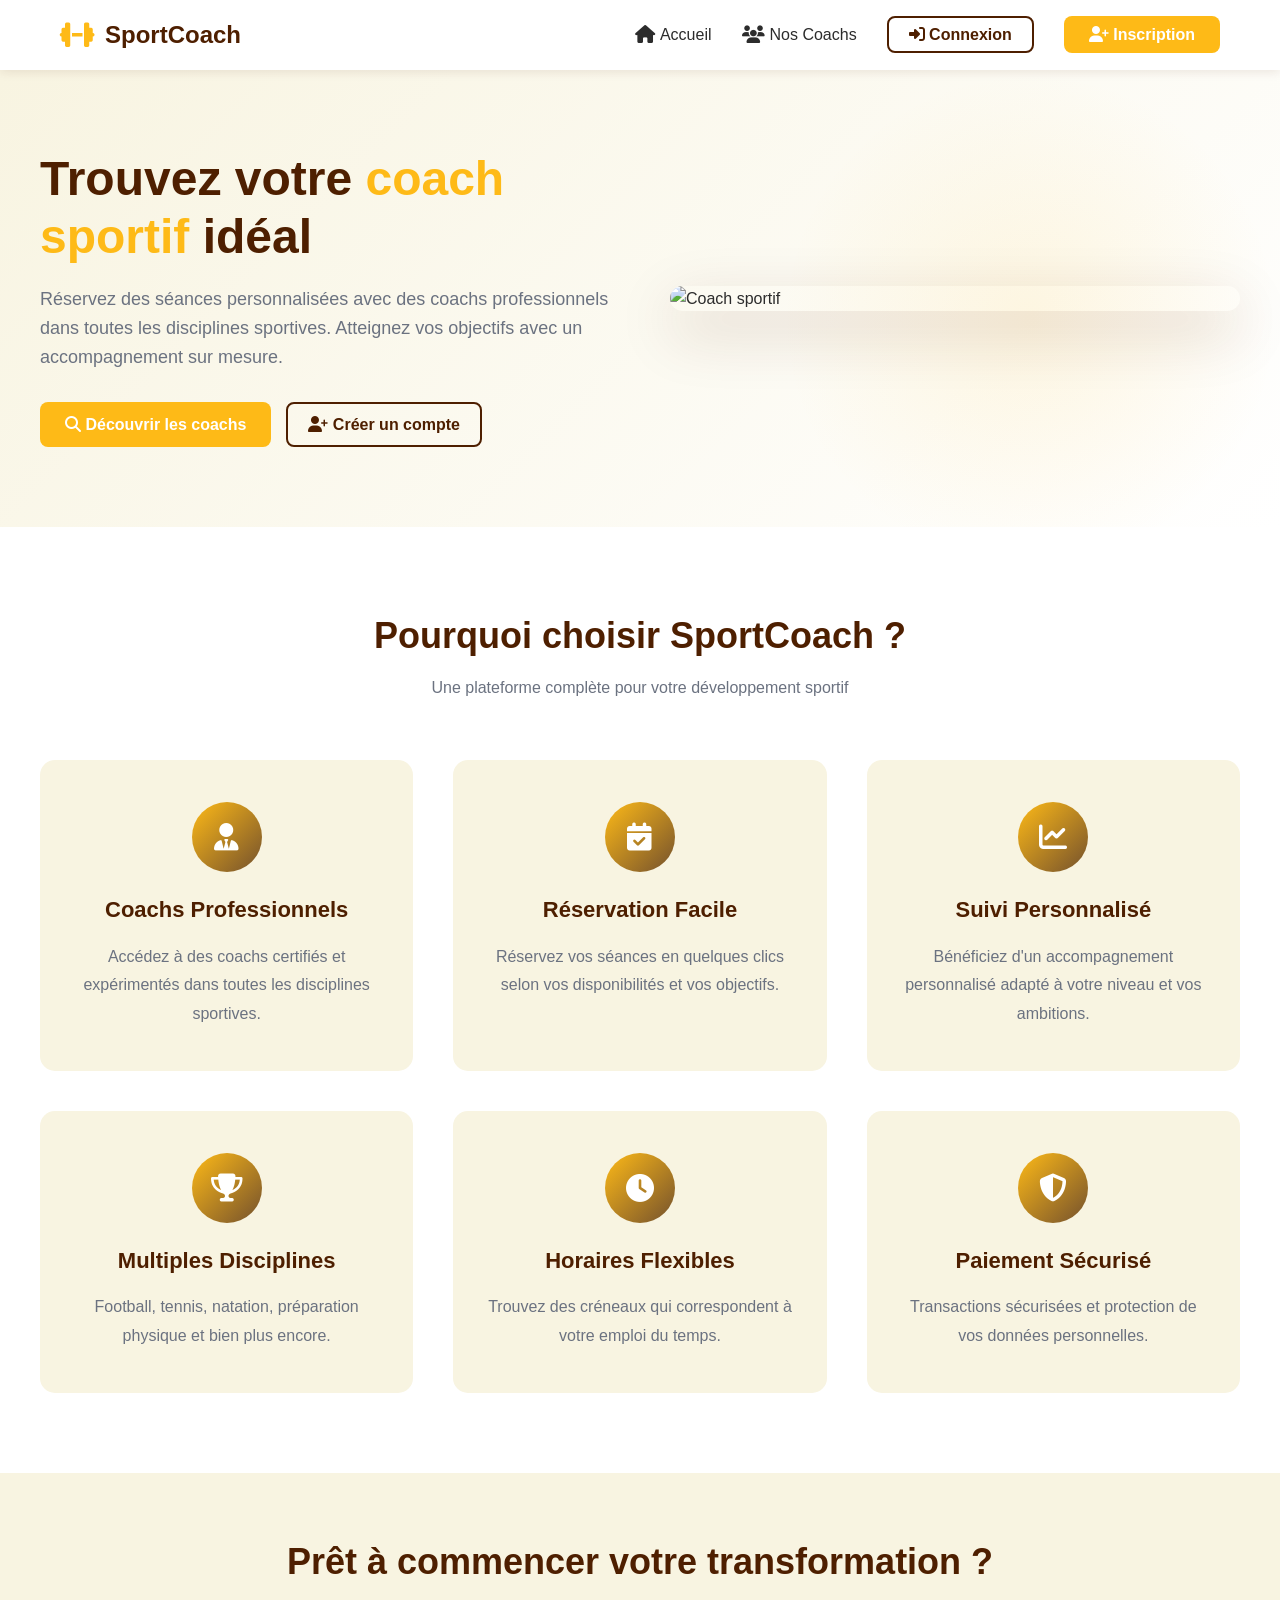
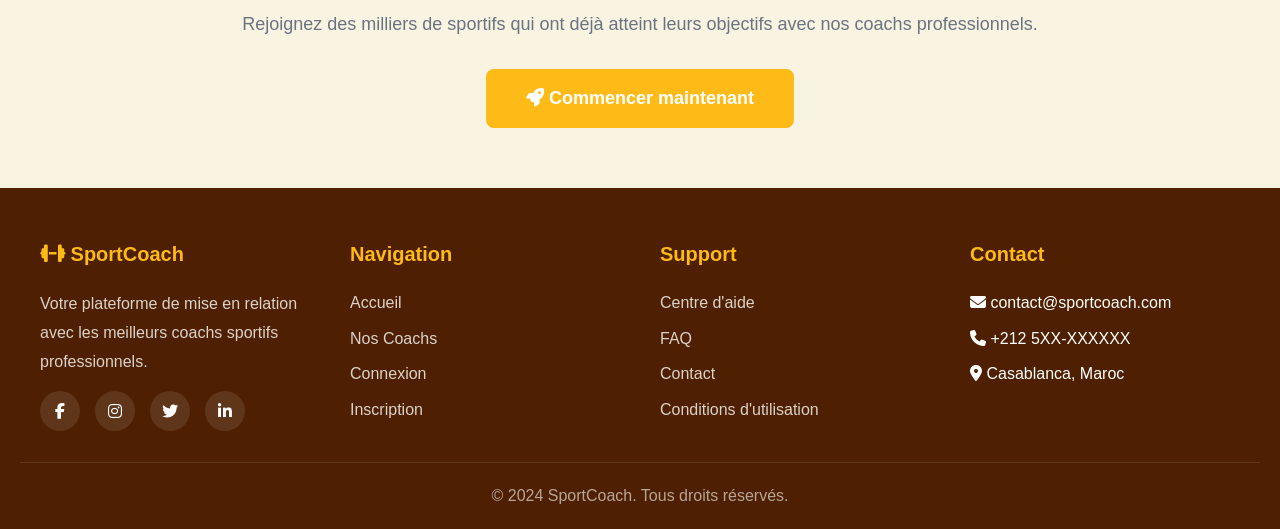
==== index.html @ d8b82e39 "Choix du template du front-end" ====
<!DOCTYPE html>
<html lang="fr">
<head>
    <meta charset="UTF-8">
    <meta name="viewport" content="width=device-width, initial-scale=1.0">
    <title>SportCoach - Trouvez votre coach sportif idéal</title>
    <link rel="stylesheet" href="https://cdnjs.cloudflare.com/ajax/libs/font-awesome/6.4.0/css/all.min.css">
    <link rel="stylesheet" href="style.css">
</head>
<body>
    <!-- Navigation -->
    <nav class="navbar" id="navbar">
        <div class="nav-container">
            <a href="index.html" class="logo">
                <i class="fas fa-dumbbell"></i>
                <span>SportCoach</span>
            </a>
            <ul class="nav-menu" id="navMenu">
                <li><a href="index.html" class="nav-link"><i class="fas fa-home"></i> Accueil</a></li>
                <li><a href="coaches.html" class="nav-link"><i class="fas fa-users"></i> Nos Coachs</a></li>
                <li><a href="login.html" class="btn-secondary"><i class="fas fa-sign-in-alt"></i> Connexion</a></li>
                <li><a href="register.html" class="btn-primary"><i class="fas fa-user-plus"></i> Inscription</a></li>
            </ul>
            <button class="mobile-menu-toggle" id="mobileMenuToggle">
                <i class="fas fa-bars"></i>
            </button>
        </div>
    </nav>

    <!-- Hero Section -->
    <section class="hero">
        <div class="hero-container">
            <div class="hero-content">
                <h1>Trouvez votre <span class="highlight">coach sportif</span> idéal</h1>
                <p>Réservez des séances personnalisées avec des coachs professionnels dans toutes les disciplines sportives. Atteignez vos objectifs avec un accompagnement sur mesure.</p>
                <div class="hero-buttons">
                    <a href="coaches.html" class="btn-primary">
                        <i class="fas fa-search"></i> Découvrir les coachs
                    </a>
                    <a href="register.html" class="btn-secondary">
                        <i class="fas fa-user-plus"></i> Créer un compte
                    </a>
                </div>
            </div>
            <div class="hero-image">
                <img src="https://images.unsplash.com/photo-1571019614242-c5c5dee9f50b?w=600&h=600&fit=crop" alt="Coach sportif">
            </div>
        </div>
    </section>

    <!-- Features Section -->
    <section class="features">
        <div class="section-title">
            <h2>Pourquoi choisir SportCoach ?</h2>
            <p>Une plateforme complète pour votre développement sportif</p>
        </div>
        <div class="features-container">
            <div class="feature-card">
                <div class="feature-icon">
                    <i class="fas fa-user-tie"></i>
                </div>
                <h3>Coachs Professionnels</h3>
                <p>Accédez à des coachs certifiés et expérimentés dans toutes les disciplines sportives.</p>
            </div>
            <div class="feature-card">
                <div class="feature-icon">
                    <i class="fas fa-calendar-check"></i>
                </div>
                <h3>Réservation Facile</h3>
                <p>Réservez vos séances en quelques clics selon vos disponibilités et vos objectifs.</p>
            </div>
            <div class="feature-card">
                <div class="feature-icon">
                    <i class="fas fa-chart-line"></i>
                </div>
                <h3>Suivi Personnalisé</h3>
                <p>Bénéficiez d'un accompagnement personnalisé adapté à votre niveau et vos ambitions.</p>
            </div>
            <div class="feature-card">
                <div class="feature-icon">
                    <i class="fas fa-trophy"></i>
                </div>
                <h3>Multiples Disciplines</h3>
                <p>Football, tennis, natation, préparation physique et bien plus encore.</p>
            </div>
            <div class="feature-card">
                <div class="feature-icon">
                    <i class="fas fa-clock"></i>
                </div>
                <h3>Horaires Flexibles</h3>
                <p>Trouvez des créneaux qui correspondent à votre emploi du temps.</p>
            </div>
            <div class="feature-card">
                <div class="feature-icon">
                    <i class="fas fa-shield-alt"></i>
                </div>
                <h3>Paiement Sécurisé</h3>
                <p>Transactions sécurisées et protection de vos données personnelles.</p>
            </div>
        </div>
    </section>

    <!-- CTA Section -->
    <section class="features" style="background-color: var(--primary-light); text-align: center; padding: 60px 20px;">
        <div style="max-width: 800px; margin: 0 auto;">
            <h2 style="font-size: 36px; color: var(--primary-dark); margin-bottom: 20px;">
                Prêt à commencer votre transformation ?
            </h2>
            <p style="font-size: 18px; color: var(--text-gray); margin-bottom: 30px;">
                Rejoignez des milliers de sportifs qui ont déjà atteint leurs objectifs avec nos coachs professionnels.
            </p>
            <a href="register.html" class="btn-primary" style="display: inline-block; font-size: 18px; padding: 15px 40px;">
                <i class="fas fa-rocket"></i> Commencer maintenant
            </a>
        </div>
    </section>

    <!-- Footer -->
    <footer class="footer">
        <div class="footer-container">
            <div class="footer-section">
                <h3><i class="fas fa-dumbbell"></i> SportCoach</h3>
                <p>Votre plateforme de mise en relation avec les meilleurs coachs sportifs professionnels.</p>
                <div class="social-links">
                    <a href="#"><i class="fab fa-facebook-f"></i></a>
                    <a href="#"><i class="fab fa-instagram"></i></a>
                    <a href="#"><i class="fab fa-twitter"></i></a>
                    <a href="#"><i class="fab fa-linkedin-in"></i></a>
                </div>
            </div>
            <div class="footer-section">
                <h3>Navigation</h3>
                <ul class="footer-links">
                    <li><a href="index.html">Accueil</a></li>
                    <li><a href="coaches.html">Nos Coachs</a></li>
                    <li><a href="login.html">Connexion</a></li>
                    <li><a href="register.html">Inscription</a></li>
                </ul>
            </div>
            <div class="footer-section">
                <h3>Support</h3>
                <ul class="footer-links">
                    <li><a href="#">Centre d'aide</a></li>
                    <li><a href="#">FAQ</a></li>
                    <li><a href="#">Contact</a></li>
                    <li><a href="#">Conditions d'utilisation</a></li>
                </ul>
            </div>
            <div class="footer-section">
                <h3>Contact</h3>
                <ul class="footer-links">
                    <li><i class="fas fa-envelope"></i> contact@sportcoach.com</li>
                    <li><i class="fas fa-phone"></i> +212 5XX-XXXXXX</li>
                    <li><i class="fas fa-map-marker-alt"></i> Casablanca, Maroc</li>
                </ul>
            </div>
        </div>
        <div class="footer-bottom">
            <p>&copy; 2024 SportCoach. Tous droits réservés.</p>
        </div>
    </footer>

    <script src="main.js"></script>
</body>
</html>
---- style.css ----
/* ==================== VARIABLES CSS ==================== */
:root {
    --primary-dark: #4E1F00;
    --primary-brown: #74512D;
    --primary-gold: #FEBA17;
    --primary-light: #F8F4E1;
    --white: #ffffff;
    --text-dark: #2c2c2c;
    --text-gray: #6b7280;
    --success: #10b981;
    --danger: #ef4444;
    --warning: #f59e0b;
    --shadow: rgba(78, 31, 0, 0.1);
    --shadow-md: rgba(78, 31, 0, 0.15);
    --shadow-lg: rgba(78, 31, 0, 0.2);
}

/* ==================== RESET & BASE ==================== */
* {
    margin: 0;
    padding: 0;
    box-sizing: border-box;
}

body {
    font-family: 'Segoe UI', Tahoma, Geneva, Verdana, sans-serif;
    background-color: var(--primary-light);
    color: var(--text-dark);
    line-height: 1.6;
    overflow-x: hidden;
}

a {
    text-decoration: none;
    color: inherit;
}

img {
    max-width: 100%;
    height: auto;
    display: block;
}

button {
    cursor: pointer;
    border: none;
    outline: none;
    font-family: inherit;
}

input, textarea, select {
    font-family: inherit;
    outline: none;
}

/* ==================== NAVIGATION ==================== */
.navbar {
    background-color: var(--white);
    box-shadow: 0 2px 10px var(--shadow);
    position: fixed;
    top: 0;
    left: 0;
    right: 0;
    z-index: 1000;
    transition: all 0.3s ease;
}

.navbar.scrolled {
    box-shadow: 0 4px 20px var(--shadow-md);
}

.nav-container {
    max-width: 1200px;
    margin: 0 auto;
    padding: 0 20px;
    display: flex;
    justify-content: space-between;
    align-items: center;
    height: 70px;
}

.logo {
    display: flex;
    align-items: center;
    gap: 10px;
    font-size: 24px;
    font-weight: bold;
    color: var(--primary-dark);
}

.logo i {
    color: var(--primary-gold);
    font-size: 28px;
}

.nav-menu {
    display: flex;
    list-style: none;
    gap: 30px;
    align-items: center;
}

.nav-link {
    color: var(--text-dark);
    font-weight: 500;
    transition: color 0.3s ease;
    display: flex;
    align-items: center;
    gap: 5px;
}

.nav-link:hover {
    color: var(--primary-gold);
}

.nav-link i {
    font-size: 18px;
}

.btn-primary {
    background-color: var(--primary-gold);
    color: var(--white);
    padding: 10px 25px;
    border-radius: 8px;
    font-weight: 600;
    transition: all 0.3s ease;
}

.btn-primary:hover {
    background-color: var(--primary-brown);
    transform: translateY(-2px);
    box-shadow: 0 4px 12px var(--shadow-md);
}

.btn-secondary {
    background-color: transparent;
    color: var(--primary-dark);
    border: 2px solid var(--primary-dark);
    padding: 8px 20px;
    border-radius: 8px;
    font-weight: 600;
    transition: all 0.3s ease;
}

.btn-secondary:hover {
    background-color: var(--primary-dark);
    color: var(--white);
}

.mobile-menu-toggle {
    display: none;
    font-size: 24px;
    color: var(--primary-dark);
    background: none;
}

/* ==================== HERO SECTION ==================== */
.hero {
    margin-top: 70px;
    background: linear-gradient(135deg, var(--primary-light) 0%, #ffffff 100%);
    padding: 80px 20px;
    position: relative;
    overflow: hidden;
}

.hero::before {
    content: '';
    position: absolute;
    top: 0;
    right: 0;
    width: 500px;
    height: 500px;
    background: radial-gradient(circle, var(--primary-gold) 0%, transparent 70%);
    opacity: 0.1;
    border-radius: 50%;
}

.hero-container {
    max-width: 1200px;
    margin: 0 auto;
    display: grid;
    grid-template-columns: 1fr 1fr;
    gap: 60px;
    align-items: center;
}

.hero-content h1 {
    font-size: 48px;
    color: var(--primary-dark);
    margin-bottom: 20px;
    line-height: 1.2;
}

.hero-content .highlight {
    color: var(--primary-gold);
}

.hero-content p {
    font-size: 18px;
    color: var(--text-gray);
    margin-bottom: 30px;
}

.hero-buttons {
    display: flex;
    gap: 15px;
    flex-wrap: wrap;
}

.hero-image {
    position: relative;
}

.hero-image img {
    width: 100%;
    border-radius: 20px;
    box-shadow: 0 20px 60px var(--shadow-lg);
}

/* ==================== FEATURES SECTION ==================== */
.features {
    padding: 80px 20px;
    background-color: var(--white);
}

.section-title {
    text-align: center;
    margin-bottom: 60px;
}

.section-title h2 {
    font-size: 36px;
    color: var(--primary-dark);
    margin-bottom: 10px;
}

.section-title p {
    color: var(--text-gray);
    font-size: 16px;
}

.features-container {
    max-width: 1200px;
    margin: 0 auto;
    display: grid;
    grid-template-columns: repeat(auto-fit, minmax(280px, 1fr));
    gap: 40px;
}

.feature-card {
    background-color: var(--primary-light);
    padding: 40px 30px;
    border-radius: 15px;
    text-align: center;
    transition: all 0.3s ease;
    border: 2px solid transparent;
}

.feature-card:hover {
    transform: translateY(-10px);
    box-shadow: 0 15px 40px var(--shadow-md);
    border-color: var(--primary-gold);
}

.feature-icon {
    width: 70px;
    height: 70px;
    background: linear-gradient(135deg, var(--primary-gold), var(--primary-brown));
    border-radius: 50%;
    display: flex;
    align-items: center;
    justify-content: center;
    margin: 0 auto 20px;
    font-size: 28px;
    color: var(--white);
}

.feature-card h3 {
    font-size: 22px;
    color: var(--primary-dark);
    margin-bottom: 15px;
}

.feature-card p {
    color: var(--text-gray);
    line-height: 1.8;
}

/* ==================== COACH CARDS ==================== */
.coaches-section {
    padding: 80px 20px;
    background-color: var(--primary-light);
}

.coaches-grid {
    max-width: 1200px;
    margin: 0 auto;
    display: grid;
    grid-template-columns: repeat(auto-fill, minmax(300px, 1fr));
    gap: 30px;
}

.coach-card {
    background-color: var(--white);
    border-radius: 15px;
    overflow: hidden;
    box-shadow: 0 5px 20px var(--shadow);
    transition: all 0.3s ease;
}

.coach-card:hover {
    transform: translateY(-5px);
    box-shadow: 0 15px 40px var(--shadow-md);
}

.coach-image {
    width: 100%;
    height: 250px;
    object-fit: cover;
    background-color: var(--primary-light);
}

.coach-info {
    padding: 25px;
}

.coach-header {
    display: flex;
    justify-content: space-between;
    align-items: start;
    margin-bottom: 15px;
}

.coach-name {
    font-size: 22px;
    color: var(--primary-dark);
    margin-bottom: 5px;
}

.coach-specialty {
    color: var(--primary-gold);
    font-size: 14px;
    font-weight: 600;
}

.coach-rating {
    display: flex;
    align-items: center;
    gap: 5px;
    color: var(--primary-gold);
    font-weight: bold;
}

.coach-stats {
    display: flex;
    gap: 20px;
    margin-bottom: 15px;
    padding-bottom: 15px;
    border-bottom: 1px solid #e5e5e5;
}

.stat-item {
    display: flex;
    align-items: center;
    gap: 5px;
    color: var(--text-gray);
    font-size: 14px;
}

.stat-item i {
    color: var(--primary-brown);
}

.coach-tags {
    display: flex;
    flex-wrap: wrap;
    gap: 8px;
    margin-bottom: 20px;
}

.tag {
    background-color: var(--primary-light);
    color: var(--primary-brown);
    padding: 5px 12px;
    border-radius: 20px;
    font-size: 12px;
    font-weight: 500;
}

.coach-actions {
    display: flex;
    gap: 10px;
}

.btn-view {
    flex: 1;
    background-color: var(--primary-light);
    color: var(--primary-dark);
    padding: 10px;
    border-radius: 8px;
    font-weight: 600;
    transition: all 0.3s ease;
}

.btn-view:hover {
    background-color: var(--primary-brown);
    color: var(--white);
}

.btn-book {
    flex: 1;
    background-color: var(--primary-gold);
    color: var(--white);
    padding: 10px;
    border-radius: 8px;
    font-weight: 600;
    transition: all 0.3s ease;
}

.btn-book:hover {
    background-color: var(--primary-brown);
}

/* ==================== FORMS ==================== */
.form-container {
    max-width: 500px;
    margin: 100px auto 50px;
    background-color: var(--white);
    padding: 40px;
    border-radius: 15px;
    box-shadow: 0 10px 40px var(--shadow-md);
}

.form-header {
    text-align: center;
    margin-bottom: 30px;
}

.form-header h2 {
    font-size: 28px;
    color: var(--primary-dark);
    margin-bottom: 10px;
}

.form-header p {
    color: var(--text-gray);
}

.form-group {
    margin-bottom: 20px;
}

.form-group label {
    display: block;
    color: var(--primary-dark);
    font-weight: 600;
    margin-bottom: 8px;
}

.input-group {
    position: relative;
}

.input-group i {
    position: absolute;
    left: 15px;
    top: 50%;
    transform: translateY(-50%);
    color: var(--text-gray);
}

.form-control {
    width: 100%;
    padding: 12px 15px 12px 45px;
    border: 2px solid #e5e5e5;
    border-radius: 8px;
    font-size: 15px;
    transition: all 0.3s ease;
}

.form-control:focus {
    border-color: var(--primary-gold);
}

.form-control.error {
    border-color: var(--danger);
}

.error-message {
    color: var(--danger);
    font-size: 13px;
    margin-top: 5px;
    display: none;
}

.error-message.show {
    display: block;
}

.btn-submit {
    width: 100%;
    background-color: var(--primary-gold);
    color: var(--white);
    padding: 14px;
    border-radius: 8px;
    font-size: 16px;
    font-weight: 600;
    transition: all 0.3s ease;
    margin-top: 20px;
}

.btn-submit:hover {
    background-color: var(--primary-brown);
    transform: translateY(-2px);
    box-shadow: 0 5px 15px var(--shadow-md);
}

.form-footer {
    text-align: center;
    margin-top: 20px;
    color: var(--text-gray);
}

.form-footer a {
    color: var(--primary-gold);
    font-weight: 600;
}

/* ==================== DASHBOARD ==================== */
.dashboard {
    margin-top: 70px;
    display: flex;
    min-height: calc(100vh - 70px);
}

.sidebar {
    width: 250px;
    background-color: var(--white);
    box-shadow: 2px 0 10px var(--shadow);
    padding: 30px 0;
}

.sidebar-menu {
    list-style: none;
}

.sidebar-item {
    margin-bottom: 5px;
}

.sidebar-link {
    display: flex;
    align-items: center;
    gap: 12px;
    padding: 15px 30px;
    color: var(--text-dark);
    transition: all 0.3s ease;
}

.sidebar-link:hover,
.sidebar-link.active {
    background-color: var(--primary-light);
    color: var(--primary-gold);
    border-left: 4px solid var(--primary-gold);
}

.sidebar-link i {
    font-size: 20px;
}

.main-content {
    flex: 1;
    padding: 40px;
    background-color: var(--primary-light);
}

.dashboard-header {
    margin-bottom: 40px;
}

.dashboard-header h1 {
    font-size: 32px;
    color: var(--primary-dark);
    margin-bottom: 10px;
}

.stats-grid {
    display: grid;
    grid-template-columns: repeat(auto-fit, minmax(250px, 1fr));
    gap: 25px;
    margin-bottom: 40px;
}

.stat-card {
    background-color: var(--white);
    padding: 25px;
    border-radius: 12px;
    box-shadow: 0 3px 15px var(--shadow);
    display: flex;
    align-items: center;
    gap: 20px;
    transition: all 0.3s ease;
}

.stat-card:hover {
    transform: translateY(-3px);
    box-shadow: 0 8px 25px var(--shadow-md);
}

.stat-icon {
    width: 60px;
    height: 60px;
    border-radius: 12px;
    display: flex;
    align-items: center;
    justify-content: center;
    font-size: 24px;
    color: var(--white);
}

.stat-icon.pending {
    background: linear-gradient(135deg, var(--warning), #fbbf24);
}

.stat-icon.confirmed {
    background: linear-gradient(135deg, var(--success), #34d399);
}

.stat-icon.today {
    background: linear-gradient(135deg, var(--primary-gold), var(--primary-brown));
}

.stat-icon.tomorrow {
    background: linear-gradient(135deg, #8b5cf6, #a78bfa);
}

.stat-details h3 {
    font-size: 28px;
    color: var(--primary-dark);
    margin-bottom: 5px;
}

.stat-details p {
    color: var(--text-gray);
    font-size: 14px;
}

/* ==================== TABLE ==================== */
.table-container {
    background-color: var(--white);
    border-radius: 12px;
    padding: 25px;
    box-shadow: 0 3px 15px var(--shadow);
    overflow-x: auto;
}

.table-header {
    display: flex;
    justify-content: space-between;
    align-items: center;
    margin-bottom: 20px;
}

.table-header h2 {
    font-size: 22px;
    color: var(--primary-dark);
}

table {
    width: 100%;
    border-collapse: collapse;
}

thead th {
    background-color: var(--primary-light);
    color: var(--primary-dark);
    padding: 15px;
    text-align: left;
    font-weight: 600;
}

tbody td {
    padding: 15px;
    border-bottom: 1px solid #e5e5e5;
}

tbody tr:hover {
    background-color: var(--primary-light);
}

.status-badge {
    padding: 5px 12px;
    border-radius: 20px;
    font-size: 12px;
    font-weight: 600;
}

.status-badge.pending {
    background-color: #fef3c7;
    color: #92400e;
}

.status-badge.confirmed {
    background-color: #d1fae5;
    color: #065f46;
}

.status-badge.cancelled {
    background-color: #fee2e2;
    color: #991b1b;
}

.action-buttons {
    display: flex;
    gap: 8px;
}

.btn-accept {
    background-color: var(--success);
    color: var(--white);
    padding: 6px 15px;
    border-radius: 6px;
    font-size: 13px;
    transition: all 0.3s ease;
}

.btn-accept:hover {
    background-color: #059669;
}

.btn-reject {
    background-color: var(--danger);
    color: var(--white);
    padding: 6px 15px;
    border-radius: 6px;
    font-size: 13px;
    transition: all 0.3s ease;
}

.btn-reject:hover {
    background-color: #dc2626;
}

/* ==================== MODAL ==================== */
.modal {
    display: none;
    position: fixed;
    top: 0;
    left: 0;
    width: 100%;
    height: 100%;
    background-color: rgba(0, 0, 0, 0.6);
    z-index: 2000;
    align-items: center;
    justify-content: center;
}

.modal.show {
    display: flex;
}

.modal-content {
    background-color: var(--white);
    border-radius: 15px;
    padding: 30px;
    max-width: 600px;
    width: 90%;
    max-height: 90vh;
    overflow-y: auto;
    position: relative;
    animation: modalSlideIn 0.3s ease;
}

@keyframes modalSlideIn {
    from {
        transform: translateY(-50px);
        opacity: 0;
    }
    to {
        transform: translateY(0);
        opacity: 1;
    }
}

.modal-header {
    display: flex;
    justify-content: space-between;
    align-items: center;
    margin-bottom: 20px;
    padding-bottom: 15px;
    border-bottom: 2px solid var(--primary-light);
}

.modal-header h3 {
    font-size: 24px;
    color: var(--primary-dark);
}

.close-modal {
    font-size: 28px;
    color: var(--text-gray);
    background: none;
    transition: color 0.3s ease;
}

.close-modal:hover {
    color: var(--danger);
}

/* ==================== FOOTER ==================== */
.footer {
    background-color: var(--primary-dark);
    color: var(--white);
    padding: 50px 20px 20px;
}

.footer-container {
    max-width: 1200px;
    margin: 0 auto;
    display: grid;
    grid-template-columns: repeat(auto-fit, minmax(250px, 1fr));
    gap: 40px;
    margin-bottom: 30px;
}

.footer-section h3 {
    font-size: 20px;
    margin-bottom: 20px;
    color: var(--primary-gold);
}

.footer-section p {
    color: rgba(255, 255, 255, 0.8);
    line-height: 1.8;
}

.footer-links {
    list-style: none;
}

.footer-links li {
    margin-bottom: 10px;
}

.footer-links a {
    color: rgba(255, 255, 255, 0.8);
    transition: color 0.3s ease;
}

.footer-links a:hover {
    color: var(--primary-gold);
}

.social-links {
    display: flex;
    gap: 15px;
    margin-top: 15px;
}

.social-links a {
    width: 40px;
    height: 40px;
    background-color: rgba(255, 255, 255, 0.1);
    border-radius: 50%;
    display: flex;
    align-items: center;
    justify-content: center;
    color: var(--white);
    transition: all 0.3s ease;
}

.social-links a:hover {
    background-color: var(--primary-gold);
    transform: translateY(-3px);
}

.footer-bottom {
    text-align: center;
    padding-top: 20px;
    border-top: 1px solid rgba(255, 255, 255, 0.1);
    color: rgba(255, 255, 255, 0.6);
}

/* ==================== RESPONSIVE ==================== */
@media (max-width: 768px) {
    .mobile-menu-toggle {
        display: block;
    }

    .nav-menu {
        position: absolute;
        top: 70px;
        left: 0;
        right: 0;
        background-color: var(--white);
        flex-direction: column;
        padding: 20px;
        box-shadow: 0 5px 20px var(--shadow);
        display: none;
    }

    .nav-menu.active {
        display: flex;
    }

    .hero-container {
        grid-template-columns: 1fr;
        gap: 40px;
    }

    .hero-content h1 {
        font-size: 36px;
    }

    .dashboard {
        flex-direction: column;
    }

    .sidebar {
        width: 100%;
    }

    .stats-grid {
        grid-template-columns: 1fr;
    }

    .table-container {
        overflow-x: scroll;
    }
}

@media (max-width: 480px) {
    .hero-content h1 {
        font-size: 28px;
    }

    .hero-buttons {
        flex-direction: column;
    }

    .btn-primary, .btn-secondary {
        width: 100%;
        text-align: center;
    }
}
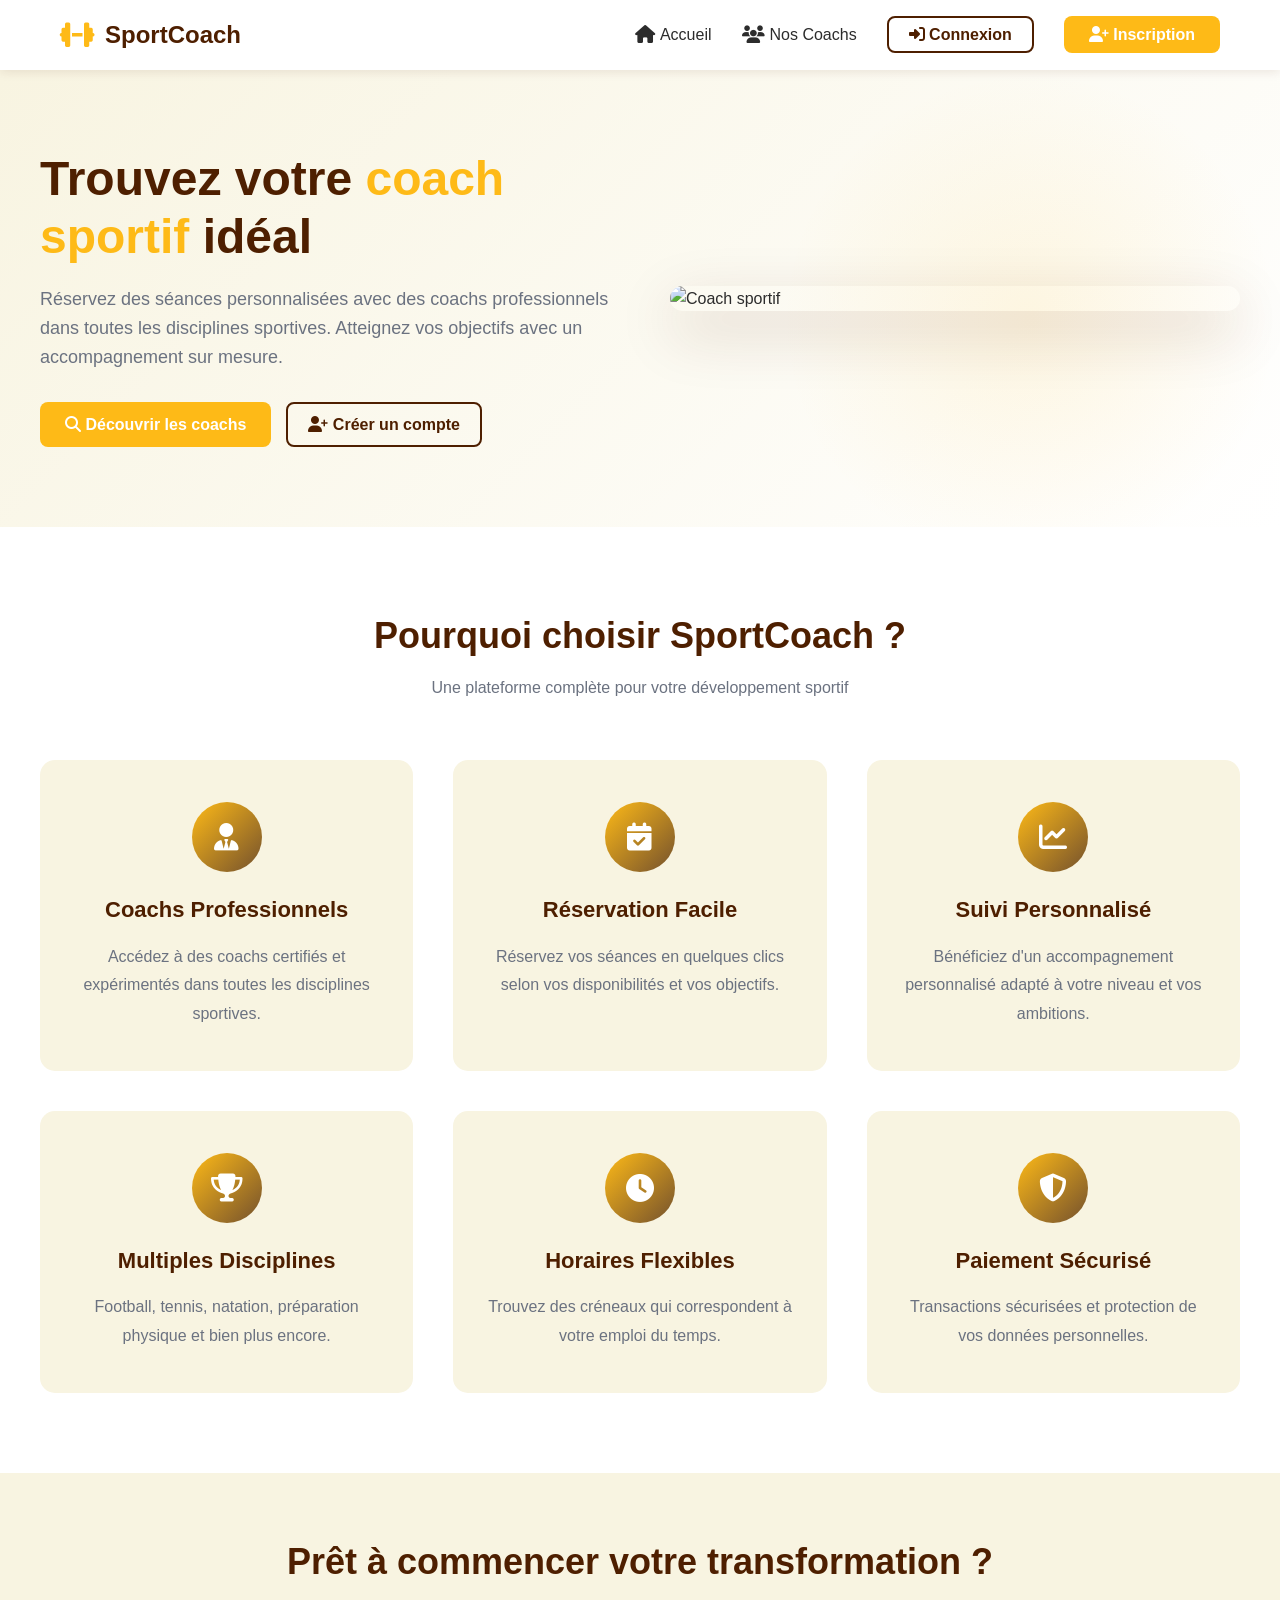
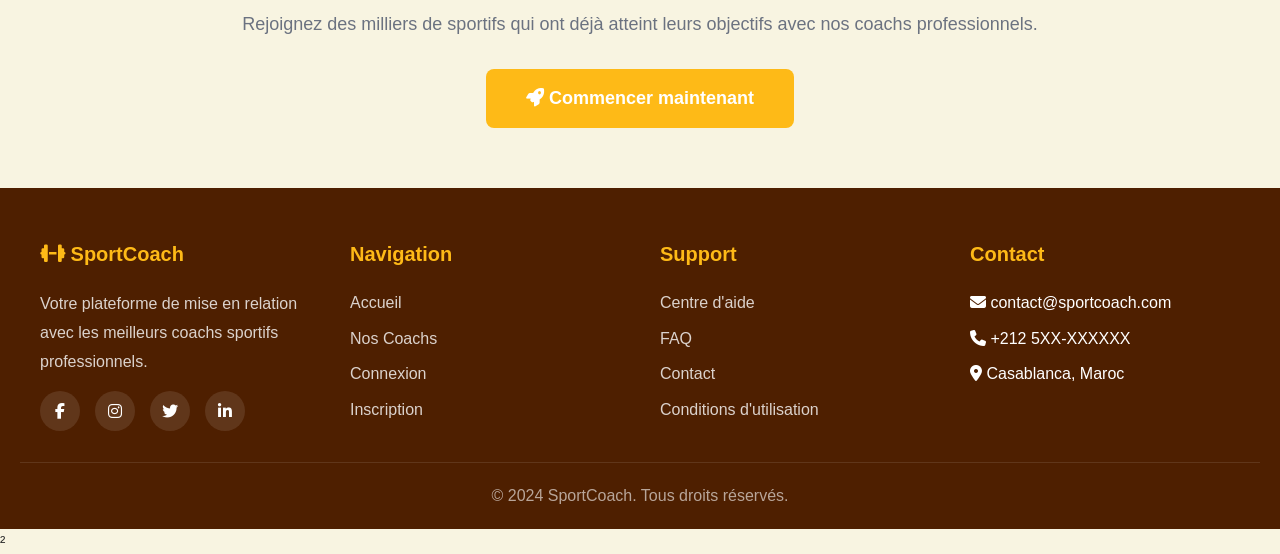
==== commit 2f456d48: "Création du base données avec la tables" ====
--- a/index.html
+++ b/index.html
@@ -162,4 +162,4 @@
 
     <script src="main.js"></script>
 </body>
-</html>+</html>²
